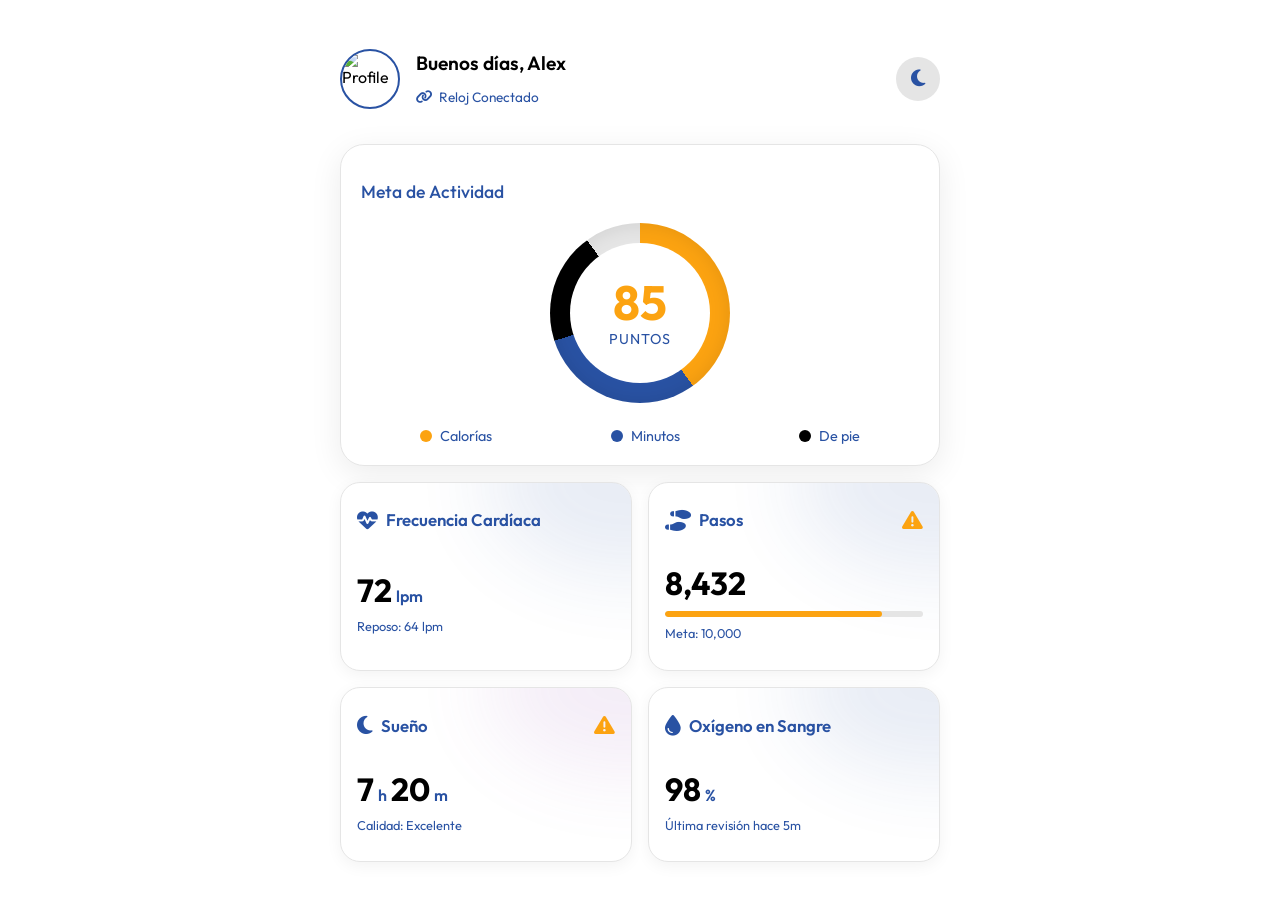
==== index.html @ fe02cab9 "Add files via upload" ====
<!DOCTYPE html>
<html lang="es">
  <head>
    <meta charset="UTF-8" />
    <meta name="viewport" content="width=device-width, initial-scale=1.0, maximum-scale=1.0, user-scalable=no" />
    <title>Dashboard de Salud</title>
    <link rel="preconnect" href="https://fonts.googleapis.com">
    <link rel="preconnect" href="https://fonts.gstatic.com" crossorigin>
    <link href="https://fonts.googleapis.com/css2?family=Outfit:wght@300;400;600;700&display=swap" rel="stylesheet">
    <link rel="stylesheet" href="style.css" />
    <link rel="stylesheet" href="https://cdnjs.cloudflare.com/ajax/libs/font-awesome/6.4.0/css/all.min.css" integrity="sha512-iecdLmaskl7CVkqkXNQ/ZH/XLlvWZOJyj7Yy7tcenmpD1ypASozpmT/E0iPtmFIB46ZmdtAc9eNBvH0H/ZpiBw==" crossorigin="anonymous" referrerpolicy="no-referrer" />
  </head>
  <body>
    <div class="app-container">
      
      <!-- Header Section -->
      <header class="header">
        <div class="profile-section">
          <input type="file" id="profile-upload" accept="image/*" style="display: none;">
          <img src="https://i.pravatar.cc/150?img=68" alt="Profile" class="profile-pic" id="profile-img" style="cursor: pointer;" title="Cambiar foto de perfil" />
          <div class="user-info">
            <h1 class="greeting">Buenos días, Alex</h1>
            <p class="status"><i class="fa-solid fa-link"></i> Reloj Conectado</p>
          </div>
        </div>
        <button class="settings-btn" id="theme-toggle" aria-label="Cambiar Tema">
          <i class="fa-solid fa-moon"></i>
        </button>
      </header>

      <!-- Main Content -->
      <main class="dashboard">
        
        <!-- Activity Ring Section -->
        <section class="activity-summary card">
          <h2>Meta de Actividad</h2>
          <div class="ring-container">
             <div class="ring-mockup">
                <div class="ring-inner">
                    <span class="ring-value" id="daily-score">85</span>
                    <span class="ring-label">Puntos</span>
                </div>
             </div>
          </div>
          <div class="activity-stats">
              <div class="stat-item">
                  <div class="stat-color cal"></div>
                  <span>Calorías</span>
              </div>
              <div class="stat-item">
                  <div class="stat-color min"></div>
                  <span>Minutos</span>
              </div>
               <div class="stat-item">
                  <div class="stat-color stand"></div>
                  <span>De pie</span>
              </div>
          </div>
        </section>

        <!-- Metrics Grid -->
        <div class="metrics-grid">
          
          <!-- Heart Rate -->
          <div class="metric-card hr-card" onclick="window.location.href='details.html?metric=hr'">
            <div class="metric-header">
              <i class="fa-solid fa-heart-pulse icon-hr"></i>
              <h3>Frecuencia Cardíaca</h3>
              <div class="alert-badge hidden" id="alert-hr" data-metric="hr"><i class="fa-solid fa-triangle-exclamation"></i></div>
            </div>
            <div class="metric-body">
              <div class="value-container">
                <span class="value" id="hr-value">72</span>
                <span class="unit">lpm</span>
              </div>
              <p class="subtitle">Reposo: 64 lpm</p>
            </div>
             <div class="sparkline hr-sparkline"></div>
          </div>

          <!-- Steps -->
          <div class="metric-card steps-card" onclick="window.location.href='details.html?metric=steps'">
            <div class="metric-header">
              <i class="fa-solid fa-shoe-prints icon-steps"></i>
              <h3>Pasos</h3>
              <div class="alert-badge hidden" id="alert-steps" data-metric="steps"><i class="fa-solid fa-triangle-exclamation"></i></div>
            </div>
            <div class="metric-body">
              <div class="value-container">
                <span class="value" id="steps-value">8,432</span>
              </div>
              <div class="progress-bar-container">
                  <div class="progress-bar" style="width: 84%"></div>
              </div>
              <p class="subtitle">Meta: 10,000</p>
            </div>
          </div>

          <!-- Sleep -->
          <div class="metric-card sleep-card" onclick="window.location.href='details.html?metric=sleep'">
             <div class="metric-header">
              <i class="fa-solid fa-moon icon-sleep"></i>
              <h3>Sueño</h3>
              <div class="alert-badge hidden" id="alert-sleep" data-metric="sleep"><i class="fa-solid fa-triangle-exclamation"></i></div>
            </div>
            <div class="metric-body">
              <div class="value-container">
                <span class="value" id="sleep-value">7</span><span class="unit">h</span>
                <span class="value" id="sleep-min">20</span><span class="unit">m</span>
              </div>
              <p class="subtitle">Calidad: Excelente</p>
            </div>
          </div>

          <!-- Blood Oxygen -->
          <div class="metric-card spo2-card" onclick="window.location.href='details.html?metric=spo2'">
             <div class="metric-header">
              <i class="fa-solid fa-droplet icon-spo2"></i>
              <h3>Oxígeno en Sangre</h3>
              <div class="alert-badge hidden" id="alert-spo2" data-metric="spo2"><i class="fa-solid fa-triangle-exclamation"></i></div>
            </div>
            <div class="metric-body">
              <div class="value-container">
                <span class="value" id="spo2-value">98</span><span class="unit">%</span>
              </div>
              <p class="subtitle">Última revisión hace 5m</p>
            </div>
          </div>

        </div>
      </main>

    </div>
    
    <!-- Alert Modal -->
    <div class="modal-overlay hidden" id="alert-modal">
      <div class="modal-content card">
        <button class="close-modal" id="close-modal"><i class="fa-solid fa-xmark"></i></button>
        <div class="modal-body">
          <i class="fa-solid fa-triangle-exclamation alert-icon-large"></i>
          <h3 id="alert-title">Atención</h3>
          <p id="alert-message">Mensaje de alerta.</p>
        </div>
      </div>
    </div>

    <script type="module" src="main.js"></script>
  </body>
</html>
---- style.css ----
:root {
  /* User Palette */
  --black: #000000ff;
  --prussian-blue: #2952a3ff; /* Lighter blue to distinguish from black */
  --orange: #fca311ff;
  --alabaster-grey: #e5e5e5ff;
  --white: #ffffffff;

  /* Theme Mapping */
  --bg-primary: var(--white);
  --bg-secondary: var(--alabaster-grey);
  --bg-card: var(--white);
  --text-primary: var(--black);
  --text-secondary: var(--prussian-blue);
  
  /* Accents mapped to User Palette */
  --accent-cyan: var(--prussian-blue);
  --accent-blue: var(--prussian-blue);
  --accent-pink: var(--prussian-blue);
  --accent-green: var(--prussian-blue);
  --accent-orange: var(--prussian-blue);

  --card-border-radius: 24px;
  --transition-speed: 0.3s;
}

/* Dark Mode Overrides */
body.dark-mode {
  --bg-primary: #000000;
  --bg-secondary: #0a1128;
  --bg-card: #14213d;
  --text-primary: #ffffff;
  --text-secondary: #e5e5e5;
  --alabaster-grey: #2a3a5e;
}
  


  --card-border-radius: 24px;
  --transition-speed: 0.3s;
}

* {
  margin: 0;
  padding: 0;
  box-sizing: border-box;
}

body {
  font-family: 'Outfit', sans-serif;
  background-color: var(--bg-primary);
  color: var(--text-primary);
  -webkit-font-smoothing: antialiased;
  min-height: 100vh;
  /* Prevent overscroll bounce on mobile */
  overscroll-behavior-y: none;
}

.app-container {
  max-width: 600px;
  margin: 0 auto;
  padding: 20px;
  display: flex;
  flex-direction: column;
  gap: 24px;
  padding-bottom: 40px;
}

/* Glassmorphism utility */
.card {
  background: var(--bg-card);
  backdrop-filter: blur(16px);
  -webkit-backdrop-filter: blur(16px);
  border: 1px solid var(--alabaster-grey);
  border-radius: var(--card-border-radius);
  padding: 20px;
  box-shadow: 0 8px 32px 0 rgba(0, 0, 0, 0.08);
}

/* Header */
.header {
  display: flex;
  justify-content: space-between;
  align-items: center;
  margin-top: 10px;
}

.profile-section {
  display: flex;
  align-items: center;
  gap: 16px;
}

.profile-pic {
  width: 56px;
  height: 56px;
  border-radius: 50%;
  border: 2px solid var(--accent-cyan);
  object-fit: cover;
}

.greeting {
  font-size: 1.2rem;
  font-weight: 600;
  margin-bottom: 4px;
}

.status {
  font-size: 0.85rem;
  color: var(--accent-blue);
  display: flex;
  align-items: center;
  gap: 6px;
}

.settings-btn {
  background: var(--bg-secondary);
  border: none;
  color: var(--text-secondary);
  width: 44px;
  height: 44px;
  border-radius: 50%;
  font-size: 1.2rem;
  cursor: pointer;
  transition: transform var(--transition-speed), color var(--transition-speed);
}

.settings-btn:active {
  transform: scale(0.9);
  color: var(--text-primary);
}

/* Dashboard Layout */
.dashboard {
  display: flex;
  flex-direction: column;
  gap: 16px;
}

/* Activity Summary */
.activity-summary h2 {
  font-size: 1.1rem;
  color: var(--text-secondary);
  font-weight: 500;
  margin-bottom: 20px;
}

.ring-container {
  display: flex;
  justify-content: center;
  align-items: center;
  margin-bottom: 24px;
}


.ring-mockup {
  width: 180px;
  height: 180px;
  border-radius: 50%;
  background: conic-gradient(
    var(--orange) 0% 40%, 
    var(--prussian-blue) 40% 70%, 
    var(--black) 70% 90%, 
    var(--alabaster-grey) 90% 100%
  );
  display: flex;
  justify-content: center;
  align-items: center;
  box-shadow: inset 0 0 20px rgba(0,0,0,0.1);
  position: relative;
  /* Simple animation for mockup */
  animation: pulse 4s infinite alternate ease-in-out;
}

@keyframes pulse {
  0% { transform: scale(1); }
  100% { transform: scale(1.02); box-shadow: inset 0 0 25px rgba(0,0,0,0.15), 0 0 15px rgba(20, 33, 61, 0.1); }
}

.ring-inner {
  width: 140px;
  height: 140px;
  background-color: var(--bg-card);
  border-radius: 50%;
  display: flex;
  flex-direction: column;
  justify-content: center;
  align-items: center;
}

.ring-value {
  font-size: 3rem;
  font-weight: 700;
  line-height: 1;
  color: var(--orange);
}

.ring-label {
  font-size: 0.9rem;
  color: var(--text-secondary);
  text-transform: uppercase;
  letter-spacing: 1px;
  margin-top: 4px;
}

.activity-stats {
  display: flex;
  justify-content: space-around;
}

.stat-item {
  display: flex;
  align-items: center;
  gap: 8px;
  font-size: 0.9rem;
  color: var(--text-secondary);
}

.stat-color {
  width: 12px;
  height: 12px;
  border-radius: 50%;
}

.stat-color.cal { background-color: var(--orange); }
.stat-color.min { background-color: var(--prussian-blue); }
.stat-color.stand { background-color: var(--black); }

/* Metrics Grid */
.metrics-grid {
  display: grid;
  grid-template-columns: 1fr 1fr;
  gap: 16px;
}

.metric-card {
  background: var(--bg-card);
  border-radius: 20px;
  padding: 10px 16px 16px 16px; /* Reduced top padding */
  display: flex;
  flex-direction: column;
  justify-content: space-between;
  position: relative;
  overflow: hidden;
  border: 1px solid var(--alabaster-grey);
  box-shadow: 0 4px 16px 0 rgba(0, 0, 0, 0.05);
  transition: transform var(--transition-speed);
  cursor: pointer;
}

.metric-card:active {
  transform: scale(0.96);
}

.metric-header {
  display: flex;
  align-items: center;
  gap: 8px;
  margin-bottom: 16px;
}

.metric-header h3 {
  font-size: 1.05rem;
  font-weight: 600;
  color: var(--text-secondary);
}

.metric-header i {
  font-size: 1.3rem;
}

.icon-hr { color: var(--prussian-blue); }
.icon-steps { color: var(--prussian-blue); }
.icon-sleep { color: var(--prussian-blue); }
.icon-spo2 { color: var(--prussian-blue); }

.metric-body {
  z-index: 2;
}

.value-container {
  display: flex;
  align-items: baseline;
  gap: 4px;
}

.value {
  font-size: 2rem;
  font-weight: 700;
}

.unit {
  font-size: 1rem;
  color: var(--text-secondary);
  font-weight: 600;
}

.subtitle {
  font-size: 0.8rem;
  color: var(--text-secondary);
  margin-top: 8px;
}

/* Specific Card Overrides */
.progress-bar-container {
  height: 6px;
  background-color: var(--alabaster-grey);
  border-radius: 3px;
  margin-top: 8px;
  overflow: hidden;
}

.progress-bar {
  height: 100%;
  background: var(--orange);
  border-radius: 3px;
}

/* Background Gradients/Elements for cards */
.metric-card::before {
  content: '';
  position: absolute;
  top: -50%;
  right: -50%;
  width: 100%;
  height: 100%;
  border-radius: 50%;
  filter: blur(40px);
  opacity: 0.1;
  z-index: 0;
}

.hr-card::before { background: var(--accent-pink); }
.steps-card::before { background: var(--accent-orange); }
.sleep-card::before { background: #9b59b6; }
.spo2-card::before { background: var(--accent-cyan); }

/* Animation class for JS updates */
.value-update {
  animation: flash 0.5s ease-out;
}

@keyframes flash {
  0% { opacity: 0.5; transform: translateY(-2px); }
  100% { opacity: 1; transform: translateY(0); }
}

/* --- Details View Specific Styles --- */

.details-container {
  padding-top: 10px;
}

.details-header {
  margin-bottom: 16px;
  justify-content: space-between;
}

.back-btn {
  background: var(--bg-card);
  border: 1px solid var(--alabaster-grey);
  color: var(--text-secondary);
  width: 44px;
  height: 44px;
  border-radius: 50%;
  font-size: 1.2rem;
  cursor: pointer;
  transition: transform var(--transition-speed);
  display: flex;
  justify-content: center;
  align-items: center;
  box-shadow: 0 4px 12px 0 rgba(0, 0, 0, 0.05);
}

.back-btn:active {
  transform: scale(0.9);
}

#metric-title {
  font-size: 1.3rem;
  font-weight: 600;
  color: var(--text-primary);
}

.chart-card {
  padding: 24px 20px;
  display: flex;
  flex-direction: column;
  gap: 20px;
  min-height: 60vh;
}

.chart-header {
  display: flex;
  justify-content: center;
  margin-bottom: 8px;
}

.chart-value-container {
  display: flex;
  align-items: baseline;
  gap: 8px;
}

.chart-value-container .value {
  font-size: 3rem;
  font-weight: 700;
  color: var(--text-primary);
}

.chart-value-container .unit {
  font-size: 1.2rem;
  color: var(--text-secondary);
  font-weight: 600;
}

.time-filters {
  display: flex;
  justify-content: space-between;
  background: var(--bg-secondary);
  border-radius: 12px;
  padding: 4px;
  margin-bottom: 16px;
}

.filter-btn {
  flex: 1;
  background: transparent;
  border: none;
  padding: 8px 0;
  font-family: 'Outfit', sans-serif;
  font-size: 0.95rem;
  font-weight: 600;
  color: var(--text-secondary);
  border-radius: 8px;
  cursor: pointer;
  transition: all var(--transition-speed);
}

.filter-btn.active {
  background: var(--bg-card);
  color: var(--text-primary);
  box-shadow: 0 2px 8px rgba(0,0,0,0.05);
}

/* Responsive adjustments */
@media (max-width: 380px) {
  .metrics-grid {
    grid-template-columns: 1fr;
  }
}

/* --- Alert Badges & Modal --- */
.alert-badge {
  margin-left: auto;
  color: var(--orange);
  font-size: 1.2rem;
  z-index: 10;
  animation: pulse-alert 1.5s infinite;
  display: flex;
  align-items: center;
}

.alert-badge.hidden {
  display: none !important;
}

@keyframes pulse-alert {
  0% { transform: scale(1); opacity: 1; }
  50% { transform: scale(1.4); opacity: 1; }
  100% { transform: scale(1); opacity: 1; }
}

.modal-overlay {
  position: fixed;
  top: 0; left: 0; width: 100%; height: 100%;
  background: rgba(0, 0, 0, 0.4);
  backdrop-filter: blur(4px);
  -webkit-backdrop-filter: blur(4px);
  z-index: 1000;
  display: flex;
  justify-content: center;
  align-items: center;
  opacity: 1;
  transition: opacity var(--transition-speed);
}

.modal-overlay.hidden {
  opacity: 0;
  pointer-events: none;
}

.modal-content {
  position: relative;
  width: 85%;
  max-width: 320px;
  padding: 32px 24px;
  text-align: center;
  transform: scale(1);
  transition: transform var(--transition-speed);
  border: 1px solid var(--alabaster-grey);
  background: var(--bg-primary);
  border-radius: var(--card-border-radius);
}

.modal-overlay.hidden .modal-content {
  transform: scale(0.9);
}

.close-modal {
  position: absolute;
  top: 12px;
  right: 12px;
  background: transparent;
  border: none;
  color: var(--text-secondary);
  font-size: 1.2rem;
  cursor: pointer;
  width: 32px;
  height: 32px;
  display: flex;
  align-items: center;
  justify-content: center;
}

.alert-icon-large {
  font-size: 3rem;
  color: var(--orange);
  margin-bottom: 16px;
}

.modal-body h3 {
  color: var(--text-primary);
  margin-bottom: 8px;
}

.modal-body p {
  color: var(--text-secondary);
  font-size: 0.95rem;
  line-height: 1.4;
}
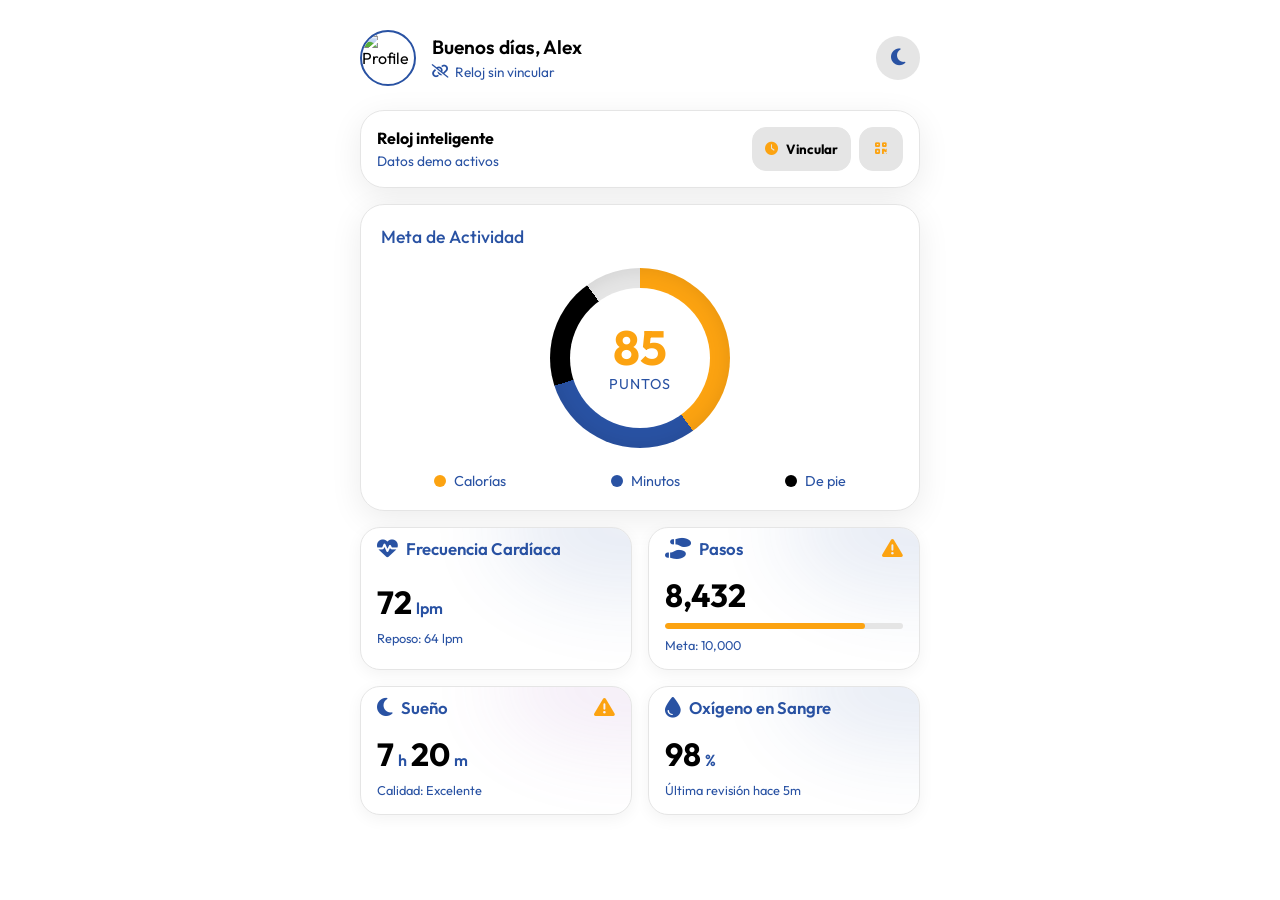
==== commit d6780fbf: "Add files via upload" ====
--- a/index.html
+++ b/index.html
@@ -3,6 +3,14 @@
   <head>
     <meta charset="UTF-8" />
     <meta name="viewport" content="width=device-width, initial-scale=1.0, maximum-scale=1.0, user-scalable=no" />
+    <meta name="theme-color" content="#ffffff" />
+    <link rel="manifest" href="manifest.json" />
+    <script>
+      // Prevent FOUC for dark mode
+      if (localStorage.getItem('theme') === 'dark') {
+        document.documentElement.classList.add('dark-mode');
+      }
+    </script>
     <title>Dashboard de Salud</title>
     <link rel="preconnect" href="https://fonts.googleapis.com">
     <link rel="preconnect" href="https://fonts.gstatic.com" crossorigin>
@@ -20,7 +28,7 @@
           <img src="https://i.pravatar.cc/150?img=68" alt="Profile" class="profile-pic" id="profile-img" style="cursor: pointer;" title="Cambiar foto de perfil" />
           <div class="user-info">
             <h1 class="greeting">Buenos días, Alex</h1>
-            <p class="status"><i class="fa-solid fa-link"></i> Reloj Conectado</p>
+            <p class="status" id="device-status"><i class="fa-solid fa-link-slash"></i> Reloj sin vincular</p>
           </div>
         </div>
         <button class="settings-btn" id="theme-toggle" aria-label="Cambiar Tema">
@@ -30,6 +38,28 @@
 
       <!-- Main Content -->
       <main class="dashboard">
+        <section class="wearable-panel card" aria-labelledby="wearable-title">
+          <div class="wearable-copy">
+            <h2 id="wearable-title">Reloj inteligente</h2>
+            <p id="wearable-sync">Datos demo activos</p>
+          </div>
+          <div class="wearable-actions">
+            <button class="icon-action-btn" id="watch-connect" aria-label="Vincular reloj" title="Vincular reloj">
+              <i class="fa-solid fa-clock"></i>
+              <span>Vincular</span>
+            </button>
+            <button class="icon-action-btn hidden" id="watch-disconnect" aria-label="Desconectar reloj" title="Desconectar reloj">
+              <i class="fa-solid fa-link-slash"></i>
+            </button>
+            <button class="icon-action-btn" id="qr-toggle" aria-label="Mostrar QR" title="Mostrar QR">
+              <i class="fa-solid fa-qrcode"></i>
+            </button>
+          </div>
+          <div class="qr-panel hidden" id="qr-panel">
+            <img id="pair-qr" alt="QR para abrir la app" />
+            <span id="pair-url"></span>
+          </div>
+        </section>
         
         <!-- Activity Ring Section -->
         <section class="activity-summary card">
@@ -145,5 +175,6 @@
     </div>
 
     <script type="module" src="main.js"></script>
+    <script src="theme.js"></script>
   </body>
 </html>
--- a/style.css
+++ b/style.css
@@ -25,6 +25,7 @@
 }
 
 /* Dark Mode Overrides */
+:root.dark-mode,
 body.dark-mode {
   --bg-primary: #000000;
   --bg-secondary: #0a1128;
@@ -32,12 +33,6 @@
   --text-primary: #ffffff;
   --text-secondary: #e5e5e5;
   --alabaster-grey: #2a3a5e;
-}
-  
-
-
-  --card-border-radius: 24px;
-  --transition-speed: 0.3s;
 }
 
 * {
@@ -113,6 +108,10 @@
   gap: 6px;
 }
 
+.status.connected {
+  color: var(--orange);
+}
+
 .settings-btn {
   background: var(--bg-secondary);
   border: none;
@@ -135,6 +134,87 @@
   display: flex;
   flex-direction: column;
   gap: 16px;
+}
+
+/* Wearable Pairing */
+.wearable-panel {
+  display: grid;
+  grid-template-columns: minmax(0, 1fr) auto;
+  align-items: center;
+  gap: 14px;
+  padding: 16px;
+}
+
+.wearable-copy h2 {
+  font-size: 1rem;
+  color: var(--text-primary);
+  margin-bottom: 4px;
+}
+
+.wearable-copy p {
+  color: var(--text-secondary);
+  font-size: 0.86rem;
+}
+
+.wearable-actions {
+  display: flex;
+  align-items: center;
+  gap: 8px;
+}
+
+.icon-action-btn {
+  min-width: 44px;
+  height: 44px;
+  border: 1px solid var(--alabaster-grey);
+  border-radius: 14px;
+  background: var(--bg-secondary);
+  color: var(--text-primary);
+  font-family: 'Outfit', sans-serif;
+  font-weight: 700;
+  cursor: pointer;
+  display: inline-flex;
+  align-items: center;
+  justify-content: center;
+  gap: 8px;
+  padding: 0 12px;
+  transition: transform var(--transition-speed), background var(--transition-speed);
+}
+
+.icon-action-btn:active {
+  transform: scale(0.96);
+}
+
+.icon-action-btn i {
+  color: var(--orange);
+}
+
+.icon-action-btn.hidden,
+.qr-panel.hidden {
+  display: none;
+}
+
+.qr-panel {
+  grid-column: 1 / -1;
+  display: grid;
+  grid-template-columns: 112px minmax(0, 1fr);
+  align-items: center;
+  gap: 14px;
+  border-top: 1px solid var(--alabaster-grey);
+  padding-top: 14px;
+}
+
+.qr-panel img {
+  width: 112px;
+  height: 112px;
+  border-radius: 12px;
+  background: var(--white);
+  padding: 8px;
+}
+
+.qr-panel span {
+  color: var(--text-secondary);
+  font-size: 0.8rem;
+  overflow-wrap: anywhere;
 }
 
 /* Activity Summary */
@@ -445,6 +525,24 @@
 
 /* Responsive adjustments */
 @media (max-width: 380px) {
+  .wearable-panel {
+    grid-template-columns: 1fr;
+  }
+
+  .wearable-actions {
+    justify-content: stretch;
+  }
+
+  .wearable-actions .icon-action-btn:first-child {
+    flex: 1;
+  }
+
+  .qr-panel {
+    grid-template-columns: 1fr;
+    justify-items: center;
+    text-align: center;
+  }
+
   .metrics-grid {
     grid-template-columns: 1fr;
   }
